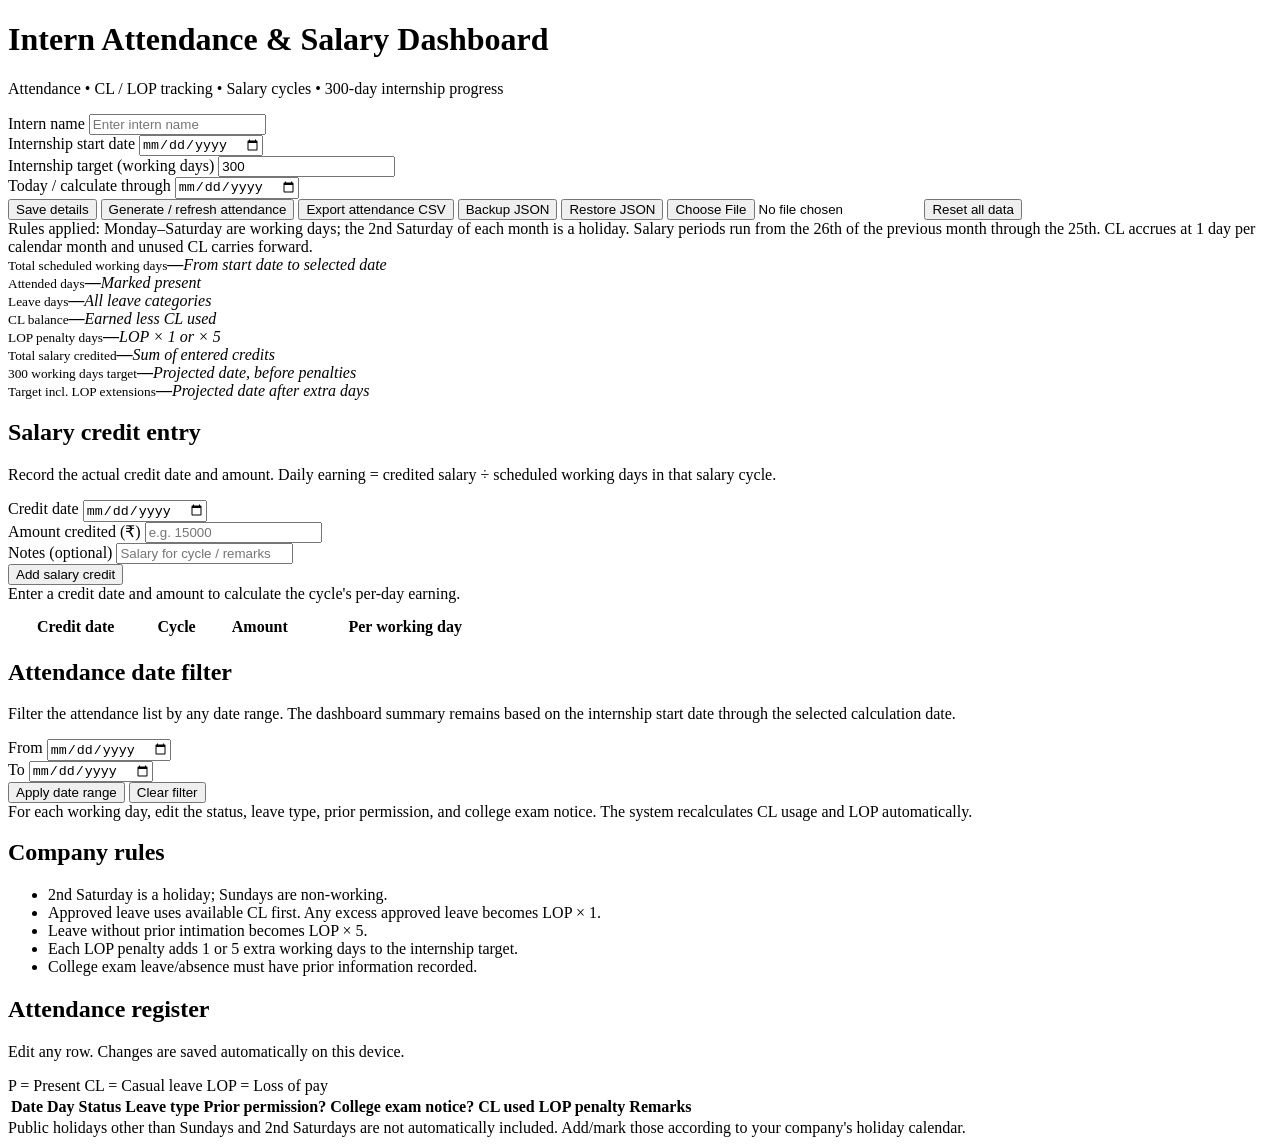
==== index.html @ f2a428e9 "Update and rename intern_attendance_dashboard.html to index.html" ====
<!doctype html>
<html lang="en">
<head>
  <meta charset="utf-8">
  <meta name="viewport" content="width=device-width, initial-scale=1">
  <title>Intern Attendance & Salary Dashboard</title>
  <link rel="stylesheet" href="style.css">
</head>
<body>
  <header>
    <h1>Intern Attendance & Salary Dashboard</h1>
    <p>Attendance • CL / LOP tracking • Salary cycles • 300-day internship progress</p>
  </header>

  <main>
    <section class="card">
      <div class="row">
        <div>
          <label for="internName">Intern name</label>
          <input id="internName" placeholder="Enter intern name">
        </div>
        <div>
          <label for="startDate">Internship start date</label>
          <input id="startDate" type="date">
        </div>
        <div>
          <label for="targetDays">Internship target (working days)</label>
          <input id="targetDays" type="number" min="1" value="300">
        </div>
        <div>
          <label for="asOf">Today / calculate through</label>
          <input id="asOf" type="date">
        </div>
      </div>

      <div class="actions">
        <button id="saveSettings">Save details</button>
        <button class="secondary" id="generate">Generate / refresh attendance</button>
        <button class="secondary" id="export">Export attendance CSV</button>
        <button class="secondary" id="backupJson">Backup JSON</button>
        <button class="secondary" id="restoreBtn">Restore JSON</button>
        <input type="file" id="restoreFile" accept=".json" class="hidden">
        <button class="danger" id="reset">Reset all data</button>
      </div>

      <div class="note">
        Rules applied: Monday–Saturday are working days; the 2nd Saturday of each month is a holiday. Salary periods run from the 26th of the previous month through the 25th. CL accrues at 1 day per calendar month and unused CL carries forward.
      </div>
    </section>

    <section class="grid stats" id="stats">
      <div class="card stat"><small>Total scheduled working days</small><strong id="sWorking">—</strong><em>From start date to selected date</em></div>
      <div class="card stat"><small>Attended days</small><strong id="sAttended">—</strong><em>Marked present</em></div>
      <div class="card stat"><small>Leave days</small><strong id="sLeave">—</strong><em>All leave categories</em></div>
      <div class="card stat"><small>CL balance</small><strong id="sCL">—</strong><em>Earned less CL used</em></div>
      <div class="card stat"><small>LOP penalty days</small><strong id="sPenalty">—</strong><em>LOP × 1 or × 5</em></div>
      <div class="card stat"><small>Total salary credited</small><strong id="sEarn">—</strong><em>Sum of entered credits</em></div>
      <div class="card stat"><small>300 working days target</small><strong id="sTarget">—</strong><em>Projected date, before penalties</em></div>
      <div class="card stat"><small>Target incl. LOP extensions</small><strong id="sExtended">—</strong><em>Projected date after extra days</em></div>
    </section>

    <section class="grid two">
      <div class="card">
        <h2>Salary credit entry</h2>
        <p class="sub">Record the actual credit date and amount. Daily earning = credited salary ÷ scheduled working days in that salary cycle.</p>
        <div class="row">
          <div>
            <label for="payDate">Credit date</label>
            <input id="payDate" type="date">
          </div>
          <div>
            <label for="payAmount">Amount credited (₹)</label>
            <input id="payAmount" type="number" min="0" step=".01" placeholder="e.g. 15000">
          </div>
        </div>
        <label for="payNote">Notes (optional)</label>
        <input id="payNote" placeholder="Salary for cycle / remarks">
        <div class="actions">
          <button id="addPay">Add salary credit</button>
        </div>
        <div id="payInfo" class="note">Enter a credit date and amount to calculate the cycle's per-day earning.</div>
        <div class="tablewrap" style="margin-top:12px">
          <table style="min-width:500px">
            <thead>
              <tr>
                <th>Credit date</th>
                <th>Cycle</th>
                <th>Amount</th>
                <th>Per working day</th>
                <th></th>
              </tr>
            </thead>
            <tbody id="payRows"></tbody>
          </table>
        </div>
      </div>

      <div class="card">
        <h2>Attendance date filter</h2>
        <p class="sub">Filter the attendance list by any date range. The dashboard summary remains based on the internship start date through the selected calculation date.</p>
        <div class="row">
          <div>
            <label for="filterFrom">From</label>
            <input id="filterFrom" type="date">
          </div>
          <div>
            <label for="filterTo">To</label>
            <input id="filterTo" type="date">
          </div>
        </div>
        <div class="actions">
          <button class="secondary" id="applyFilter">Apply date range</button>
          <button class="secondary" id="clearFilter">Clear filter</button>
        </div>
        <div class="note">For each working day, edit the status, leave type, prior permission, and college exam notice. The system recalculates CL usage and LOP automatically.</div>

        <h2 style="margin-top:18px">Company rules</h2>
        <ul class="rules-list">
          <li>2nd Saturday is a holiday; Sundays are non-working.</li>
          <li>Approved leave uses available CL first. Any excess approved leave becomes LOP × 1.</li>
          <li>Leave without prior intimation becomes LOP × 5.</li>
          <li>Each LOP penalty adds 1 or 5 extra working days to the internship target.</li>
          <li>College exam leave/absence must have prior information recorded.</li>
        </ul>
      </div>
    </section>

    <section class="card" style="margin-top:14px">
      <div class="row" style="justify-content:space-between">
        <div>
          <h2>Attendance register</h2>
          <p class="sub">Edit any row. Changes are saved automatically on this device.</p>
        </div>
        <div>
          <span class="pill">P = Present</span>
          <span class="pill warn">CL = Casual leave</span>
          <span class="pill bad">LOP = Loss of pay</span>
        </div>
      </div>
      <div class="tablewrap">
        <table>
          <thead>
            <tr>
              <th>Date</th>
              <th>Day</th>
              <th>Status</th>
              <th>Leave type</th>
              <th>Prior permission?</th>
              <th>College exam notice?</th>
              <th>CL used</th>
              <th>LOP penalty</th>
              <th>Remarks</th>
            </tr>
          </thead>
          <tbody id="attendanceRows"></tbody>
        </table>
      </div>
      <footer>
        Public holidays other than Sundays and 2nd Saturdays are not automatically included. Add/mark those according to your company's holiday calendar.
      </footer>
    </section>
  </main>

  <script src="app.js"></script>
</body>
</html>
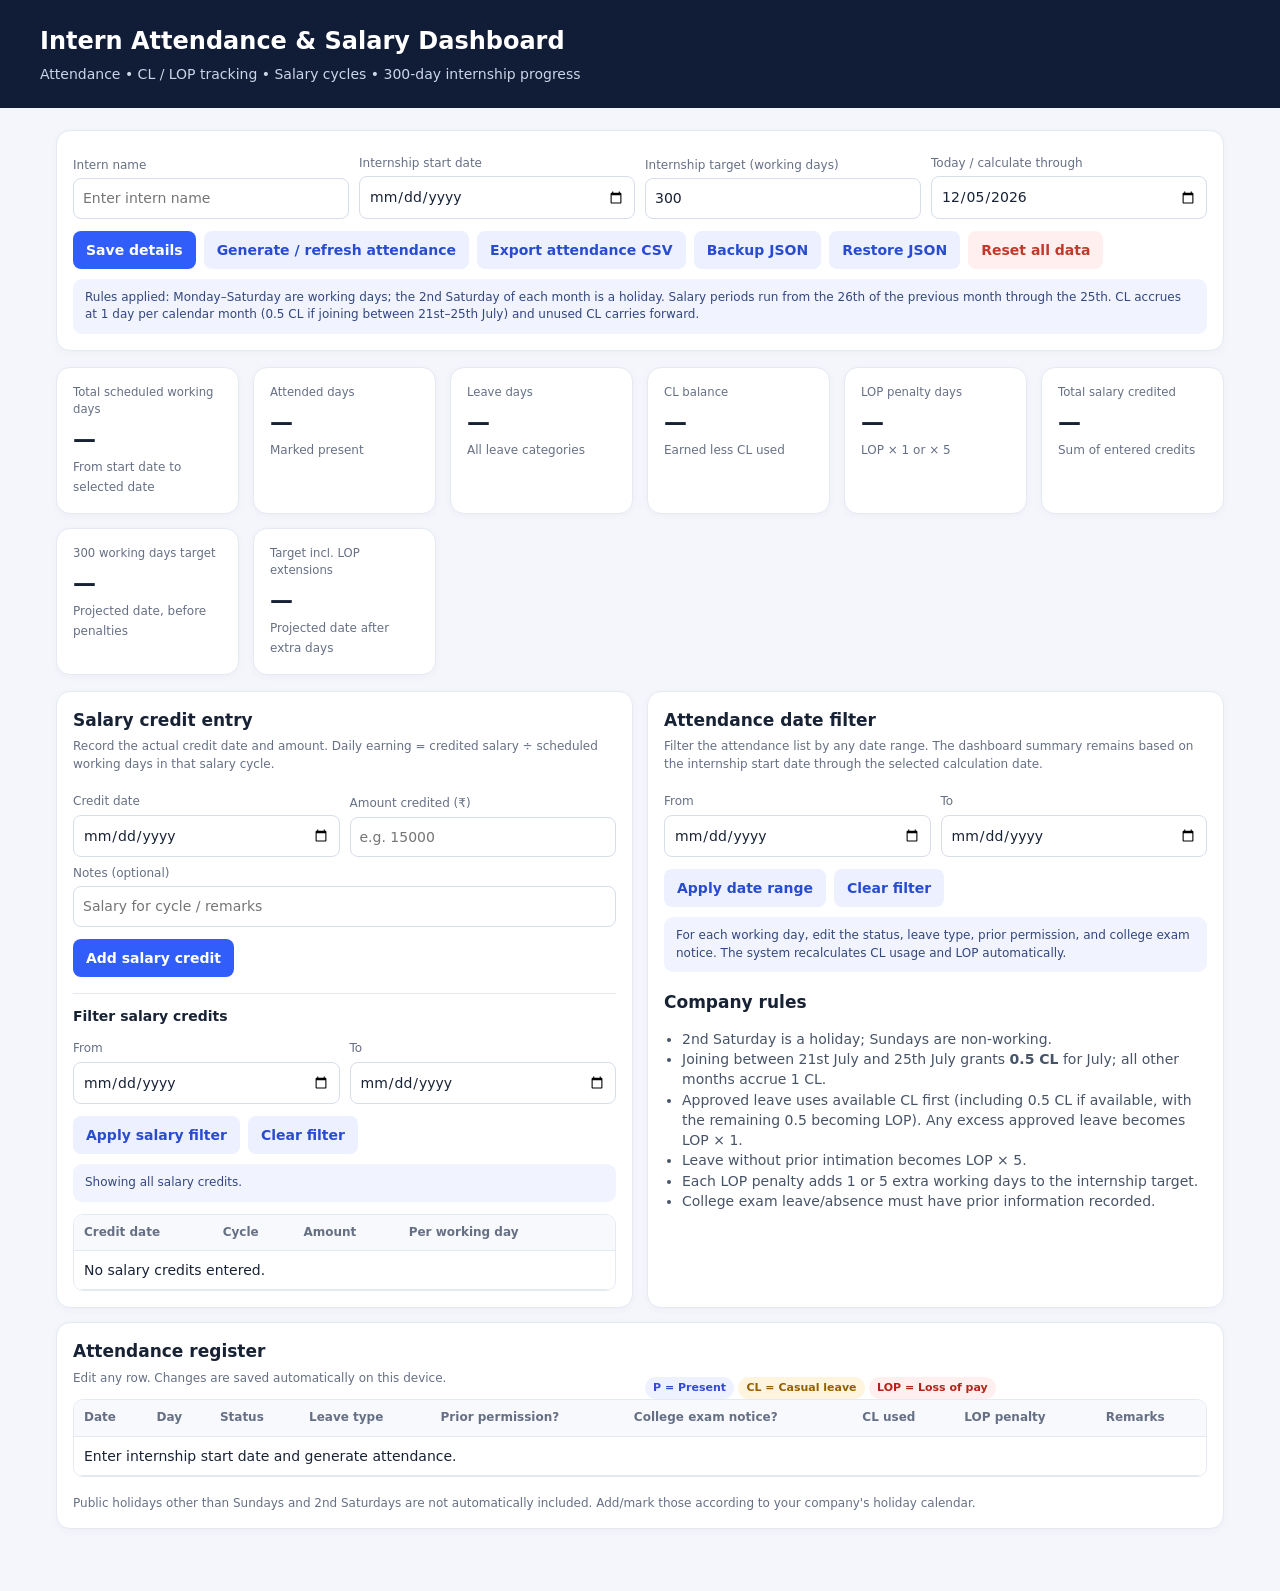
==== commit 12d60f59: "Update index.html" ====
--- a/index.html
+++ b/index.html
@@ -44,7 +44,7 @@
       </div>
 
       <div class="note">
-        Rules applied: Monday–Saturday are working days; the 2nd Saturday of each month is a holiday. Salary periods run from the 26th of the previous month through the 25th. CL accrues at 1 day per calendar month and unused CL carries forward.
+        Rules applied: Monday–Saturday are working days; the 2nd Saturday of each month is a holiday. Salary periods run from the 26th of the previous month through the 25th. CL accrues at 1 day per calendar month (0.5 CL if joining between 21st–25th July) and unused CL carries forward.
       </div>
     </section>
 
@@ -78,7 +78,25 @@
         <div class="actions">
           <button id="addPay">Add salary credit</button>
         </div>
-        <div id="payInfo" class="note">Enter a credit date and amount to calculate the cycle's per-day earning.</div>
+
+        <hr style="border:0;border-top:1px solid var(--line);margin:16px 0 12px">
+        <h3 style="font-size:14px;margin:0 0 6px">Filter salary credits</h3>
+        <div class="row">
+          <div>
+            <label for="payFilterFrom">From</label>
+            <input id="payFilterFrom" type="date">
+          </div>
+          <div>
+            <label for="payFilterTo">To</label>
+            <input id="payFilterTo" type="date">
+          </div>
+        </div>
+        <div class="actions">
+          <button class="secondary" id="applyPayFilter">Apply salary filter</button>
+          <button class="secondary" id="clearPayFilter">Clear filter</button>
+        </div>
+
+        <div id="payInfo" class="note">Showing all salary credits.</div>
         <div class="tablewrap" style="margin-top:12px">
           <table style="min-width:500px">
             <thead>
@@ -117,7 +135,8 @@
         <h2 style="margin-top:18px">Company rules</h2>
         <ul class="rules-list">
           <li>2nd Saturday is a holiday; Sundays are non-working.</li>
-          <li>Approved leave uses available CL first. Any excess approved leave becomes LOP × 1.</li>
+          <li>Joining between 21st July and 25th July grants <strong>0.5 CL</strong> for July; all other months accrue 1 CL.</li>
+          <li>Approved leave uses available CL first (including 0.5 CL if available, with the remaining 0.5 becoming LOP). Any excess approved leave becomes LOP × 1.</li>
           <li>Leave without prior intimation becomes LOP × 5.</li>
           <li>Each LOP penalty adds 1 or 5 extra working days to the internship target.</li>
           <li>College exam leave/absence must have prior information recorded.</li>
--- a/style.css
+++ b/style.css
@@ -0,0 +1,258 @@
+:root {
+  --bg: #f4f6fb;
+  --card: #ffffff;
+  --ink: #182235;
+  --muted: #667085;
+  --line: #e5e9f2;
+  --blue: #315efb;
+  --green: #14804a;
+  --red: #c0392b;
+  --amber: #a15c00;
+}
+
+* {
+  box-sizing: border-box;
+}
+
+body {
+  margin: 0;
+  background: var(--bg);
+  color: var(--ink);
+  font: 14px/1.45 Inter, system-ui, -apple-system, Segoe UI, Roboto, sans-serif;
+}
+
+header {
+  background: #111c36;
+  color: #ffffff;
+  padding: 24px max(18px, calc((100% - 1200px) / 2));
+}
+
+header h1 {
+  margin: 0 0 5px;
+  font-size: 24px;
+}
+
+header p {
+  margin: 0;
+  color: #cbd5e8;
+}
+
+main {
+  max-width: 1200px;
+  margin: 22px auto;
+  padding: 0 16px 40px;
+}
+
+.grid {
+  display: grid;
+  gap: 14px;
+}
+
+.stats {
+  grid-template-columns: repeat(auto-fit, minmax(165px, 1fr));
+  margin: 16px 0;
+}
+
+.card {
+  background: var(--card);
+  border: 1px solid var(--line);
+  border-radius: 14px;
+  padding: 16px;
+  box-shadow: 0 2px 8px #18223508;
+}
+
+.stat small {
+  color: var(--muted);
+  display: block;
+}
+
+.stat strong {
+  display: block;
+  font-size: 23px;
+  margin-top: 5px;
+}
+
+.stat em {
+  font-style: normal;
+  color: var(--muted);
+  font-size: 12px;
+}
+
+.two {
+  grid-template-columns: repeat(auto-fit, minmax(280px, 1fr));
+}
+
+h2 {
+  font-size: 17px;
+  margin: 0 0 12px;
+}
+
+.sub {
+  color: var(--muted);
+  font-size: 12px;
+  margin-top: -6px;
+  margin-bottom: 12px;
+}
+
+label {
+  display: block;
+  font-size: 12px;
+  color: var(--muted);
+  margin: 8px 0 4px;
+}
+
+input,
+select,
+textarea,
+button {
+  font: inherit;
+}
+
+input,
+select,
+textarea {
+  width: 100%;
+  border: 1px solid #d7ddea;
+  border-radius: 8px;
+  padding: 9px;
+  background: #ffffff;
+  color: var(--ink);
+}
+
+button {
+  border: 0;
+  border-radius: 8px;
+  padding: 9px 13px;
+  background: var(--blue);
+  color: #ffffff;
+  cursor: pointer;
+  font-weight: 600;
+}
+
+button:hover {
+  opacity: 0.92;
+}
+
+button.secondary {
+  background: #edf1ff;
+  color: #294bd0;
+}
+
+button.danger {
+  background: #fff0ef;
+  color: var(--red);
+}
+
+.row {
+  display: flex;
+  gap: 10px;
+  align-items: end;
+  flex-wrap: wrap;
+}
+
+.row > div {
+  flex: 1;
+  min-width: 130px;
+}
+
+.actions {
+  display: flex;
+  gap: 8px;
+  flex-wrap: wrap;
+  margin-top: 12px;
+}
+
+.note {
+  padding: 10px 12px;
+  border-radius: 9px;
+  background: #f1f4ff;
+  color: #33477f;
+  font-size: 12px;
+  margin-top: 10px;
+}
+
+.warning {
+  background: #fff6e8;
+  color: #805000;
+}
+
+.rules-list {
+  padding-left: 18px;
+  margin-bottom: 0;
+  color: #475467;
+}
+
+.tablewrap {
+  overflow: auto;
+  border: 1px solid var(--line);
+  border-radius: 10px;
+}
+
+table {
+  border-collapse: collapse;
+  width: 100%;
+  min-width: 850px;
+  background: #ffffff;
+}
+
+th,
+td {
+  padding: 9px 10px;
+  border-bottom: 1px solid var(--line);
+  text-align: left;
+  white-space: nowrap;
+}
+
+th {
+  font-size: 12px;
+  color: var(--muted);
+  background: #f8f9fc;
+  position: sticky;
+  top: 0;
+}
+
+td input,
+td select {
+  min-width: 105px;
+  padding: 6px;
+  font-size: 12px;
+}
+
+td .tiny {
+  min-width: 80px;
+}
+
+.pill {
+  display: inline-block;
+  border-radius: 30px;
+  padding: 3px 8px;
+  font-size: 11px;
+  font-weight: 700;
+  background: #eef2ff;
+  color: #334bd2;
+}
+
+.pill.ok {
+  background: #e8f7ee;
+  color: #147443;
+}
+
+.pill.bad {
+  background: #fff0ef;
+  color: #b42318;
+}
+
+.pill.warn {
+  background: #fff5df;
+  color: #946000;
+}
+
+footer {
+  color: var(--muted);
+  font-size: 12px;
+  margin-top: 18px;
+}
+
+.hidden {
+  display: none;
+}
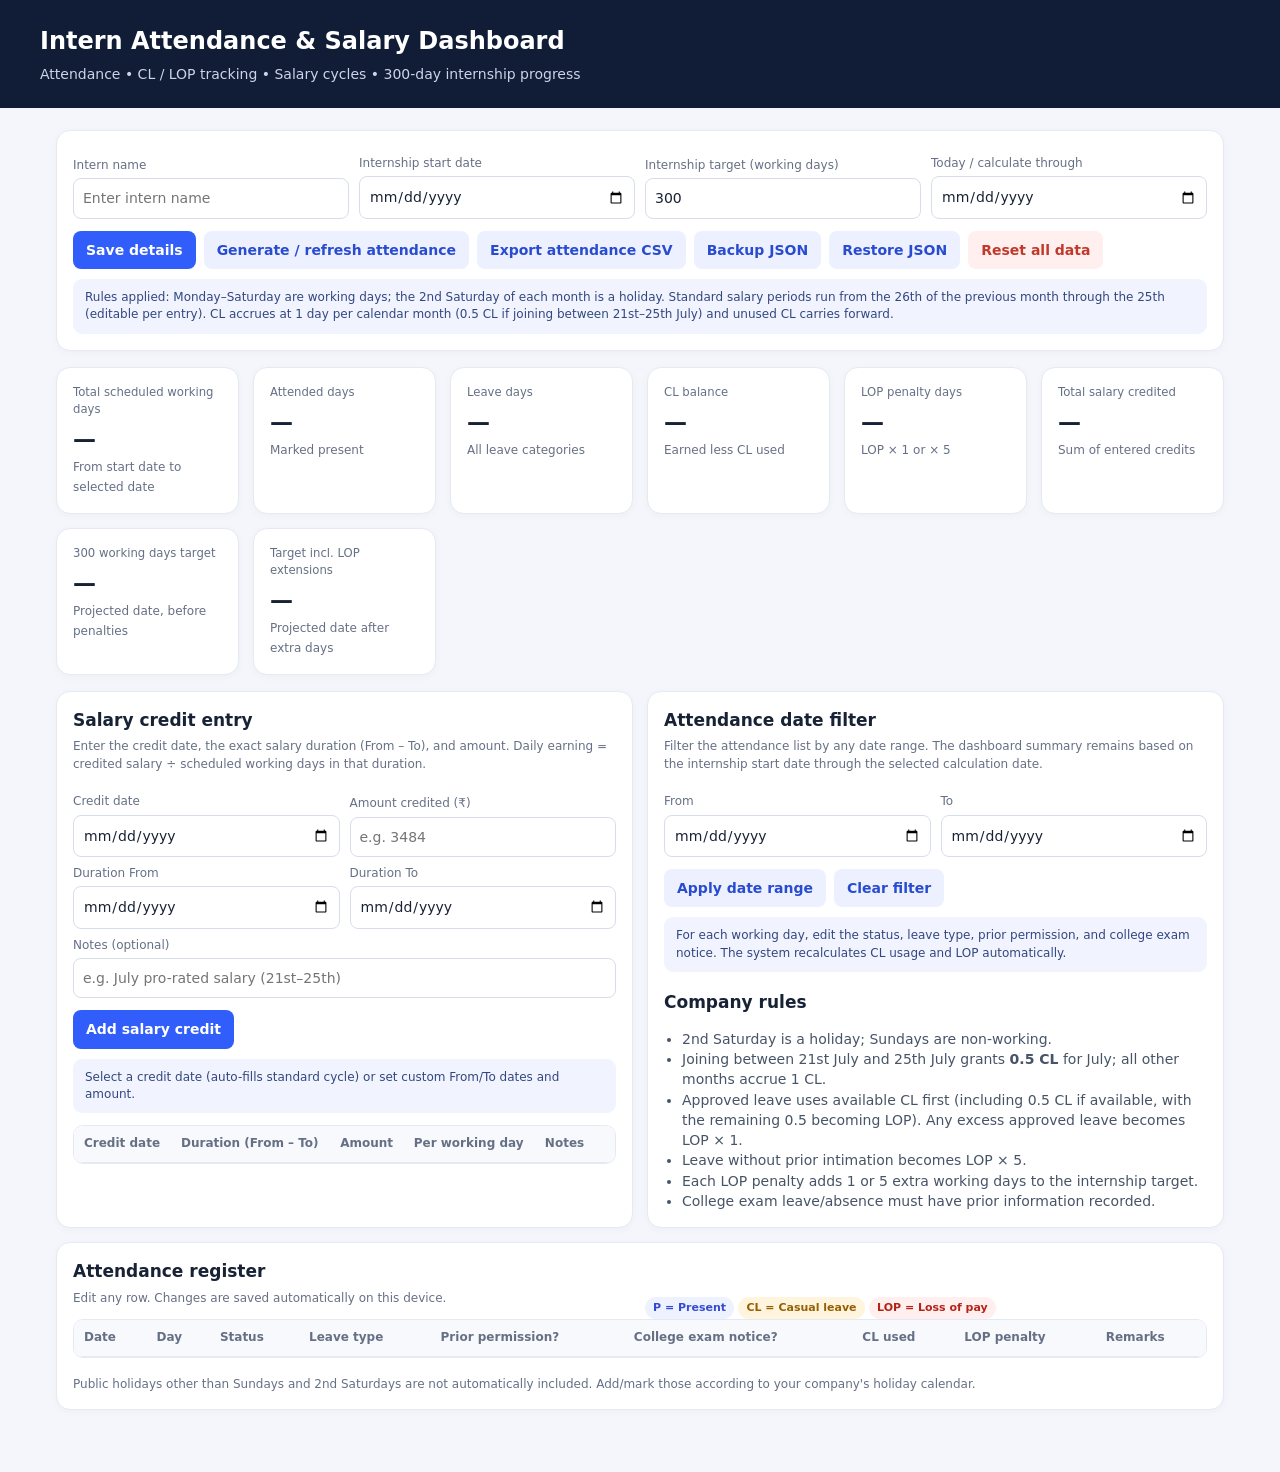
==== commit c43b1623: "Update index.html" ====
--- a/index.html
+++ b/index.html
@@ -44,7 +44,7 @@
       </div>
 
       <div class="note">
-        Rules applied: Monday–Saturday are working days; the 2nd Saturday of each month is a holiday. Salary periods run from the 26th of the previous month through the 25th. CL accrues at 1 day per calendar month (0.5 CL if joining between 21st–25th July) and unused CL carries forward.
+        Rules applied: Monday–Saturday are working days; the 2nd Saturday of each month is a holiday. Standard salary periods run from the 26th of the previous month through the 25th (editable per entry). CL accrues at 1 day per calendar month (0.5 CL if joining between 21st–25th July) and unused CL carries forward.
       </div>
     </section>
 
@@ -62,7 +62,8 @@
     <section class="grid two">
       <div class="card">
         <h2>Salary credit entry</h2>
-        <p class="sub">Record the actual credit date and amount. Daily earning = credited salary ÷ scheduled working days in that salary cycle.</p>
+        <p class="sub">Enter the credit date, the exact salary duration (From – To), and amount. Daily earning = credited salary ÷ scheduled working days in that duration.</p>
+        
         <div class="row">
           <div>
             <label for="payDate">Credit date</label>
@@ -70,41 +71,39 @@
           </div>
           <div>
             <label for="payAmount">Amount credited (₹)</label>
-            <input id="payAmount" type="number" min="0" step=".01" placeholder="e.g. 15000">
+            <input id="payAmount" type="number" min="0" step=".01" placeholder="e.g. 3484">
           </div>
         </div>
+
+        <div class="row">
+          <div>
+            <label for="payFrom">Duration From</label>
+            <input id="payFrom" type="date">
+          </div>
+          <div>
+            <label for="payTo">Duration To</label>
+            <input id="payTo" type="date">
+          </div>
+        </div>
+
         <label for="payNote">Notes (optional)</label>
-        <input id="payNote" placeholder="Salary for cycle / remarks">
+        <input id="payNote" placeholder="e.g. July pro-rated salary (21st–25th)">
+        
         <div class="actions">
           <button id="addPay">Add salary credit</button>
         </div>
 
-        <hr style="border:0;border-top:1px solid var(--line);margin:16px 0 12px">
-        <h3 style="font-size:14px;margin:0 0 6px">Filter salary credits</h3>
-        <div class="row">
-          <div>
-            <label for="payFilterFrom">From</label>
-            <input id="payFilterFrom" type="date">
-          </div>
-          <div>
-            <label for="payFilterTo">To</label>
-            <input id="payFilterTo" type="date">
-          </div>
-        </div>
-        <div class="actions">
-          <button class="secondary" id="applyPayFilter">Apply salary filter</button>
-          <button class="secondary" id="clearPayFilter">Clear filter</button>
-        </div>
+        <div id="payInfo" class="note">Select a credit date (auto-fills standard cycle) or set custom From/To dates and amount.</div>
 
-        <div id="payInfo" class="note">Showing all salary credits.</div>
         <div class="tablewrap" style="margin-top:12px">
-          <table style="min-width:500px">
+          <table style="min-width:540px">
             <thead>
               <tr>
                 <th>Credit date</th>
-                <th>Cycle</th>
+                <th>Duration (From – To)</th>
                 <th>Amount</th>
                 <th>Per working day</th>
+                <th>Notes</th>
                 <th></th>
               </tr>
             </thead>
